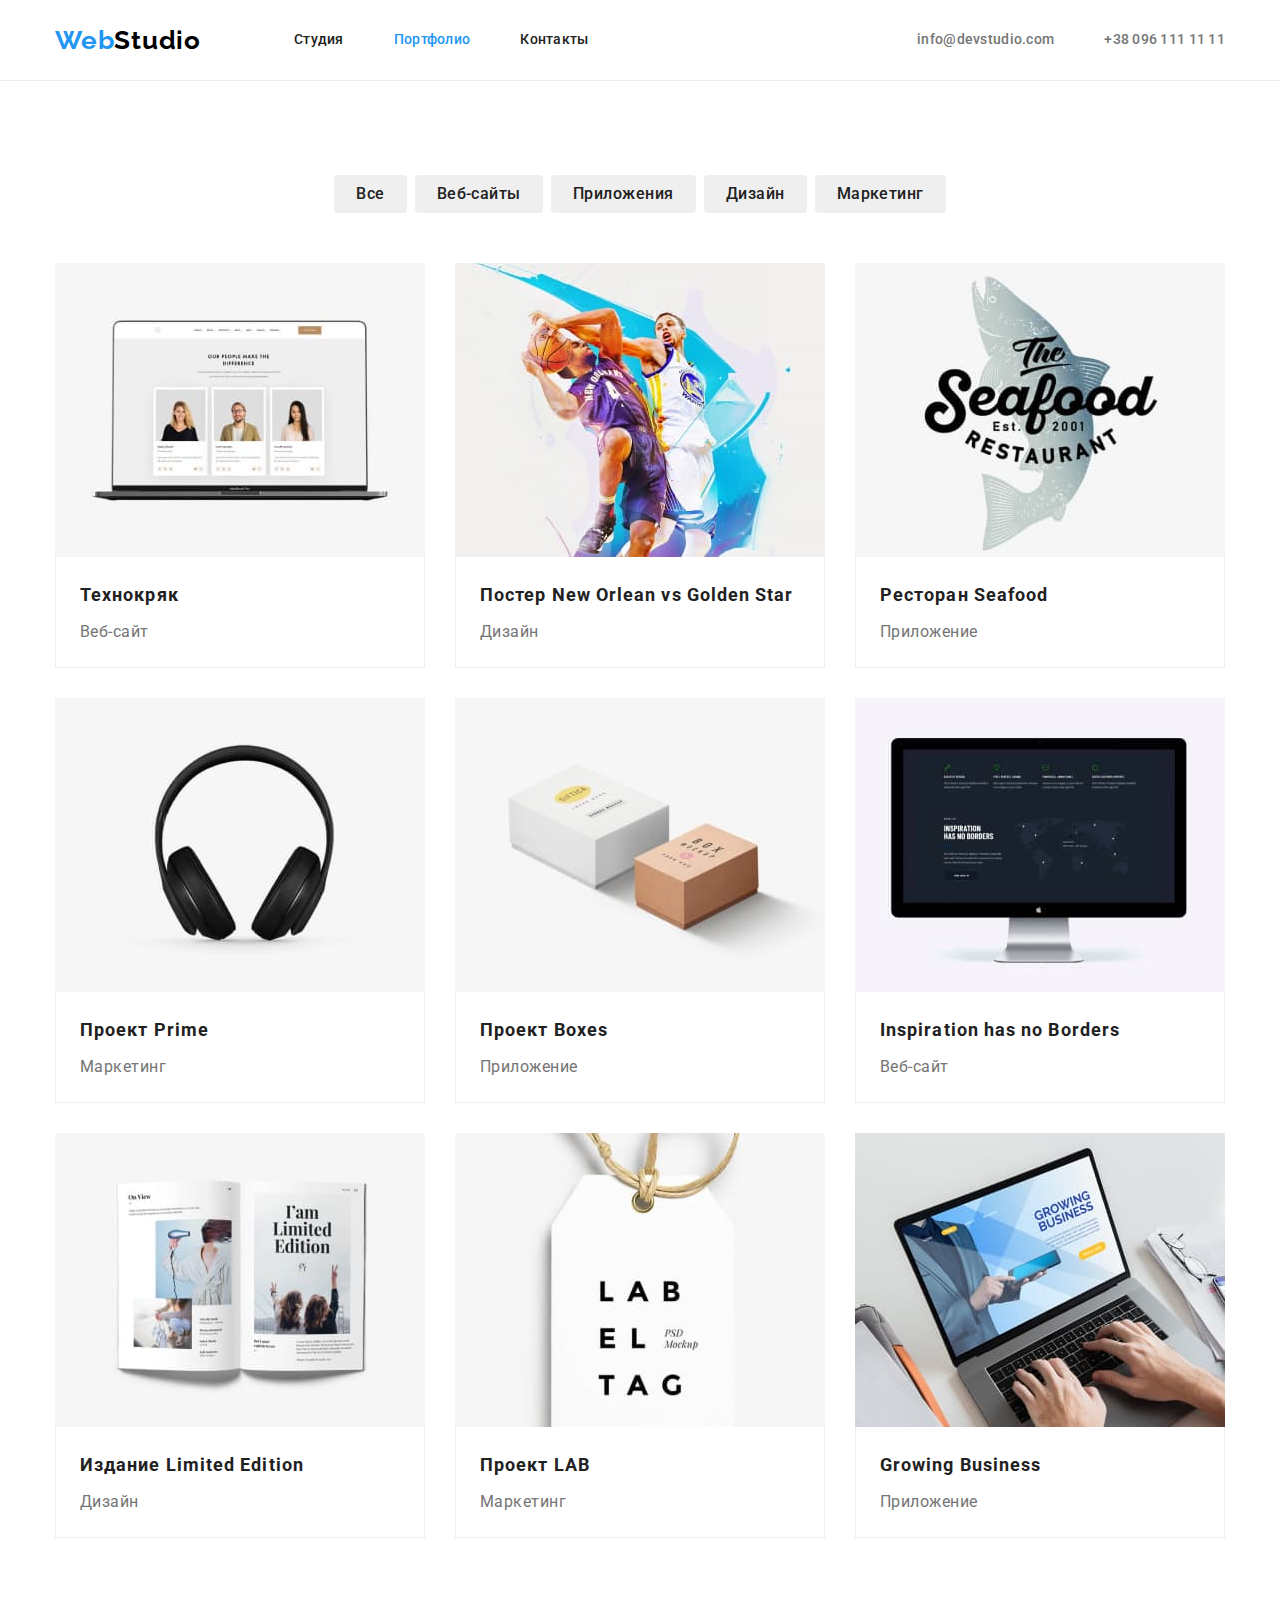
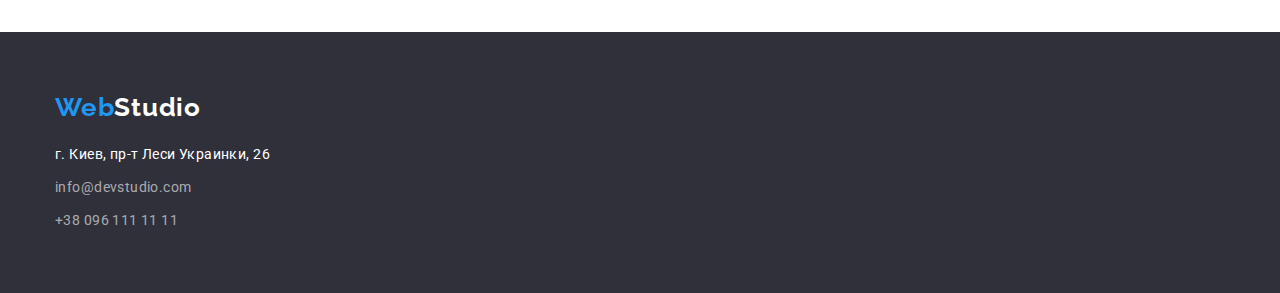
==== portfolio.html @ 4af4ccc3 "HW-3" ====
<!DOCTYPE html>
<html lang="ru">
  <head>
    <meta charset="UTF-8" />
    <meta http-equiv="X-UA-Compatible" content="IE=edge" />
    <meta name="viewport" content="width=device-width, initial-scale=1.0" />
    <link rel="preconnect" href="https://fonts.googleapis.com" />
    <link rel="preconnect" href="https://fonts.gstatic.com" crossorigin />
    <link
      href="https://fonts.googleapis.com/css2?family=Raleway:wght@700&family=Roboto:wght@400;500;700;900&display=swap"
      rel="stylesheet"
    />
    <link
      rel="stylesheet"
      href="https://cdnjs.cloudflare.com/ajax/libs/modern-normalize/1.1.0/modern-normalize.min.css"
    />
    <link rel="stylesheet" href="./CSS/styles.css" />
    <title>Студия</title>
  </head>
  <body>
    <header class="header">
      <div class="container main-nav">
        <nav class="header-navigation main-nav">
          <a href="./index.html" class="header-logo link"
            >Web<span>Studio</span></a
          >
          <ul class="header-list list">
            <li class="header-item">
              <a href="./index.html" class="header-link link">Студия</a>
            </li>
            <li class="header-item">
              <a href="./portfolio.html" class="header-link link current"
                >Портфолио</a
              >
            </li>
            <li class="header-item">
              <a href="#" class="header-link link">Контакты</a>
            </li>
          </ul>
        </nav>
        <ul class="header-contact list">
          <li class="header-item-contact">
            <a href="mailto:info@devstudio.com" class="header-mail link"
              >info@devstudio.com</a
            >
          </li>
          <li class="header-item-contact">
            <a href="tel:+380961111111" class="header-tel link"
              >+38 096 111 11 11</a
            >
          </li>
        </ul>
      </div>
    </header>
    <main>
      <section class="portfolio section">
        <div class="container">
          <ul class="portfolio-btn-list list">
            <li class="portfolio-btn-item">
              <button type="button" class="btn-item">Все</button>
            </li>
            <li class="portfolio-btn-item">
              <button type="button" class="btn-item">Веб-сайты</button>
            </li>
            <li class="portfolio-btn-item">
              <button type="button" class="btn-item">Приложения</button>
            </li>
            <li class="portfolio-btn-item">
              <button type="button" class="btn-item">Дизайн</button>
            </li>
            <li class="portfolio-btn-item">
              <button type="button" class="btn-item">Маркетинг</button>
            </li>
          </ul>
          <h1 class="visually-hidden">Портфолио</h1>
          <ul class="portfolio-list list">
            <li class="portfolio-item">
              <img src="./images/portfolio-tehno.jpg" alt="" width="370" />
              <div class="portfolio-padding">
                <h2 class="portfolio-item-title">Технокряк</h2>
                <p class="portfolio-item-text">Веб-сайт</p>
              </div>
            </li>
            <li class="portfolio-item">
              <img src="./images/portfolio-basketboll.jpg" alt="" width="370" />
              <div class="portfolio-padding">
                <h2 class="portfolio-item-title">
                  Постер New Orlean vs Golden Star
                </h2>
                <p class="portfolio-item-text">Дизайн</p>
              </div>
            </li>
            <li class="portfolio-item">
              <img src="./images/portfolio-seafood.jpg" alt="" width="370" />
              <div class="portfolio-padding">
                <h2 class="portfolio-item-title">Ресторан Seafood</h2>
                <p class="portfolio-item-text">Приложение</p>
              </div>
            </li>
            <li class="portfolio-item">
              <img src="./images/portfolio-prime.jpg" alt="" width="370" />
              <div class="portfolio-padding">
                <h2 class="portfolio-item-title">Проект Prime</h2>
                <p class="portfolio-item-text">Маркетинг</p>
              </div>
            </li>
            <li class="portfolio-item">
              <img src="./images/portfolio-boxes.jpg" alt="" width="370" />
              <div class="portfolio-padding">
                <h2 class="portfolio-item-title">Проект Boxes</h2>
                <p class="portfolio-item-text">Приложение</p>
              </div>
            </li>
            <li class="portfolio-item">
              <img src="./images/portfolio-pc.jpg" alt="" width="370" />
              <div class="portfolio-padding">
                <h2 class="portfolio-item-title">Inspiration has no Borders</h2>
                <p class="portfolio-item-text">Веб-сайт</p>
              </div>
            </li>
            <li class="portfolio-item">
              <img src="./images/portfolio-book.jpg" alt="" width="370" />
              <div class="portfolio-padding">
                <h2 class="portfolio-item-title">Издание Limited Edition</h2>
                <p class="portfolio-item-text">Дизайн</p>
              </div>
            </li>
            <li class="portfolio-item">
              <img src="./images/portfolio-lab.jpg" alt="" width="370" />
              <div class="portfolio-padding">
                <h2 class="portfolio-item-title">Проект LAB</h2>
                <p class="portfolio-item-text">Маркетинг</p>
              </div>
            </li>
            <li class="portfolio-item">
              <img src="./images/portfolio-noutbook.jpg" alt="" width="370" />
              <div class="portfolio-padding">
                <h2 class="portfolio-item-title">Growing Business</h2>
                <p class="portfolio-item-text">Приложение</p>
              </div>
            </li>
          </ul>
        </div>
      </section>
    </main>
    <footer class="footer">
      <div class="container">
        <a href="./index.html" class="footer-logo link"
          >Web<span>Studio</span></a
        >
        <address>
          <a
            href="https://goo.gl/maps/hStME4ANwM8PFaBL6"
            target="_blank"
            rel="noopener noreferrer nofollow"
            class="footer-address link"
            >г. Киев, пр-т Леси Украинки, 26</a
          >
          <ul class="footer-list list">
            <li class="footer-item-contact">
              <a href="mailto:info@devstudio.com" class="footer-mail link"
                >info@devstudio.com</a
              >
            </li>
            <li class="footer-item-contact">
              <a href="tel:+380961111111" class="footer-tel link"
                >+38 096 111 11 11</a
              >
            </li>
          </ul>
        </address>
      </div>
    </footer>
  </body>
</html>
---- CSS/styles.css ----
:root {
  --hero-title-color: #ffffff;
  --work-title-color: #212121;
  --team-title-color: #212121;
  --hero-btn-color: #ffffff;
  --portfolio-btn-color: #212121;
}

body {
  font-family: "Roboto", sans-serif;
}

p,
h1,
h2,
h3,
h4,
h5,
h6 {
  margin: 0;
}

ul {
  margin: 0;
  padding-left: 0;
}

img {
  display: block;
}

.container {
  width: 1200px;
  padding-left: 15px;
  padding-right: 15px;
  margin: 0 auto;
  /* outline: 1px solid red; */
}

.section {
  padding-top: 94px;
  padding-bottom: 94px;
}

.link {
  text-decoration: none;
  color: black;
}

.list {
  list-style: none;
}

.visually-hidden {
  position: absolute;
  white-space: nowrap;
  width: 1px;
  height: 1px;
  overflow: hidden;
  border: 0;
  padding: 0;
  clip: rect(0 0 0 0);
  clip-path: inset(50%);
  margin: -1px;
}

/* ---------------------HEADER-------------------------*/

.header {
  border-bottom: 1px solid #ececec;
}

.main-nav {
  display: flex;
  align-items: center;
}

.header .header-link.link.current {
  color: #2196f3;
}

.header-logo {
  font-family: "Raleway";
  font-weight: 700;
  font-size: 26px;
  line-height: 1.19;
  letter-spacing: 0.03em;
  color: #2196f3;
}

.header-logo span {
  color: black;
}

.header-link {
  font-family: "Roboto", sans-serif;
  font-weight: 500;
  font-size: 14px;
  line-height: 1.14;
  letter-spacing: 0.02em;
  color: #212121;

  display: block;
  padding-top: 32px;
  padding-bottom: 32px;
}

.header-link:hover,
.header-link:focus {
  color: #2196f3;
}

.header-tel,
.header-mail {
  font-weight: 500;
  font-size: 14px;
  line-height: 1.14;
  letter-spacing: 0.02em;
  color: #757575;

  display: block;
  padding-top: 32px;
  padding-bottom: 32px;
}

.header-tel:hover,
.header-tel:focus {
  color: #2196f3;
}

.header-mail:hover,
.header-mail:focus {
  color: #2196f3;
}

.header-item-contact:not(:last-child) {
  margin-right: 50px;
}

.header-list {
  display: flex;
  margin-left: 93px;
}

.header-contact {
  display: flex;
  margin-left: auto;
}

.header-item:not(:last-child) {
  margin-right: 50px;
}

/* ---------------------HERO-------------------------*/

.hero-title {
  font-weight: 900;
  font-size: 44px;
  line-height: 1.36;
  text-align: center;
  letter-spacing: 0.06em;
  text-transform: uppercase;
  color: var(--hero-title-color);

  margin-bottom: 30px;
}

.hero-btn {
  font-weight: 700;
  font-size: 16px;
  line-height: 1.88;
  display: inline-block;
  align-items: center;
  text-align: center;
  letter-spacing: 0.06em;
  color: #ffffff;
  background: #2196f3;
  cursor: pointer;

  min-width: 200px;
  border-radius: 4px;
  padding: 10px 32px;
  border: none;
}

.hero {
  background-color: #2f303a;

  padding-top: 200px;
  padding-bottom: 200px;
  text-align: center;
}

/* ---------------------ABOUT-------------------------*/

.about-item-title {
  font-weight: 700;
  font-size: 14px;
  line-height: 1.14;
  letter-spacing: 0.03em;
  text-transform: uppercase;
  color: #212121;

  margin-bottom: 10px;
}

.about-item-text {
  font-size: 14px;
  line-height: 1.71;
  letter-spacing: 0.03em;
  color: #757575;
}

.about-list {
  display: flex;
}

.about-item {
  width: calc((100% - 90px) / 4);
}

.about-item:not(:last-child) {
  margin-right: 30px;
}

/* ---------------------WORK-------------------------*/
.work {
  padding-top: 0;
}

.work-title {
  font-weight: 700;
  font-size: 36px;
  line-height: 1.16;
  text-align: center;
  letter-spacing: 0.03em;
  color: var(--work-title-color);

  margin-bottom: 50px;
}

.work-list {
  display: flex;
}

.work-item:not(:last-child) {
  margin-right: 30px;
}
/* ---------------------TEAM-------------------------*/

.team-title {
  font-weight: 700;
  font-size: 36px;
  line-height: 1.16;
  text-align: center;
  letter-spacing: 0.03em;
  color: var(--team-title-color);

  margin-bottom: 50px;
}

.team-item-title {
  font-weight: 500;
  font-size: 16px;
  line-height: 1.18;
  text-align: center;
  letter-spacing: 0.03em;
  color: #212121;

  margin-bottom: 10px;
  /* margin-top: 30px; */
}

.team-text {
  font-size: 16px;
  line-height: 1.18;
  text-align: center;
  letter-spacing: 0.03em;
  color: #757575;

  /* margin-bottom: 30px; */
}

.team-list {
  display: flex;
}

.team-item {
  background: #ffffff;
  box-shadow: 0px 1px 3px rgba(0, 0, 0, 0.12), 0px 1px 1px rgba(0, 0, 0, 0.14),
    0px 2px 1px rgba(0, 0, 0, 0.2);
  border-radius: 0px 0px 4px 4px;
}

.team-item:not(:last-child) {
  margin-right: 30px;
}

.team-padding {
  padding-top: 30px;
  padding-bottom: 30px;
}

/* ---------------------FOOTER-------------------------*/

.footer {
  background-color: #2f303a;
  padding-top: 60px;
  padding-bottom: 60px;
}

.footer-logo {
  font-family: "Raleway";
  font-weight: 700;
  font-size: 26px;
  line-height: 1.19;
  letter-spacing: 0.03em;
  color: #2196f3;

  display: inline-block;
  margin-bottom: 20px;
}

.footer-logo span {
  color: #ffffff;
}

.footer-address {
  font-style: normal;
  font-size: 14px;
  line-height: 1.71;
  letter-spacing: 0.03em;
  color: #ffffff;

  margin-bottom: 9px;
  display: inline-block;
}

.footer-mail {
  margin-bottom: 9px;
  display: inline-block;
}

.footer-tel,
.footer-mail {
  font-style: normal;
  font-size: 14px;
  line-height: 1.71;
  letter-spacing: 0.03em;
  color: rgba(255, 255, 255, 0.6);
}

.footer-tel:hover,
.footer-tel:focus {
  color: #2196f3;
}

.footer-mail:hover,
.footer-mail:focus {
  color: #2196f3;
}

/* ---------------------PORTFOLIO-------------------------*/

.btn-item {
  font-family: "Roboto";
  font-weight: 500;
  font-size: 16px;
  line-height: 1.62;
  text-align: center;
  letter-spacing: 0.03em;
  color: var(--portfolio-btn-color);
  cursor: pointer;

  border-radius: 4px;
  padding: 6px 22px;
  border: none;
}

.btn-item:hover,
.btn-item:focus {
  background: #2196f3;
}

.portfolio-item-title {
  font-weight: 700;
  font-size: 18px;
  line-height: 2;
  letter-spacing: 0.06em;
  color: #212121;

  margin-bottom: 4px;
}

.portfolio-item-text {
  font-size: 16px;
  line-height: 1.88;
  letter-spacing: 0.03em;
  color: #757575;
}

.portfolio-btn-list {
  display: flex;
  align-items: center;
  justify-content: center;
}

.portfolio-btn-item {
  margin-bottom: 50px;
}

.portfolio-btn-item:not(:last-child) {
  margin-right: 8px;
}

.portfolio-list {
  display: flex;
  flex-wrap: wrap;
}

.portfolio-item {
  width: calc((100% - 60px) / 3);
  margin-right: 30px;
  margin-bottom: 30px;
}

.portfolio-item:nth-child(3n) {
  margin-right: 0;
}

.portfolio-item:nth-last-child(-n + 3) {
  margin-bottom: 0;
}

.portfolio-padding {
  padding: 20px 24px;

  background: #ffffff;
  border-left: 1px solid #eeeeee;
  border-right: 1px solid #eeeeee;
  border-bottom: 1px solid #eeeeee;
  box-sizing: border-box;
}
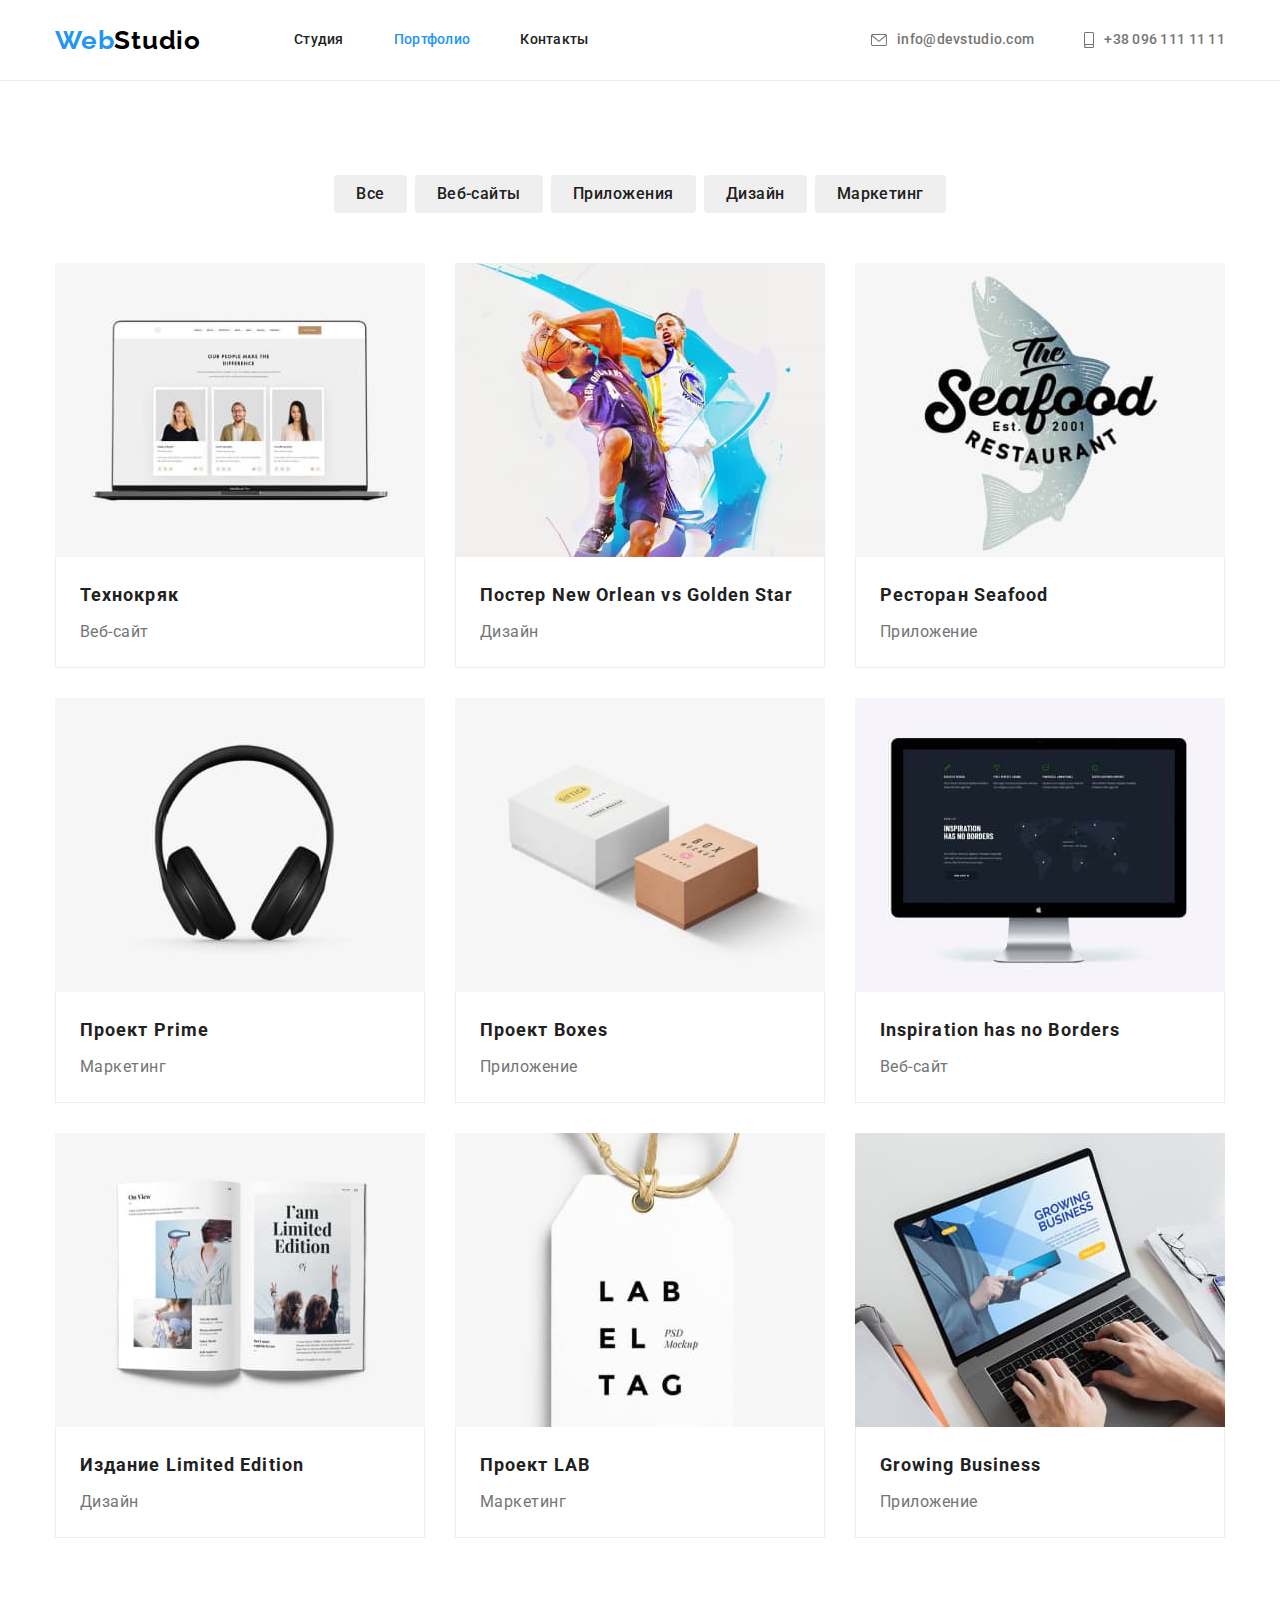
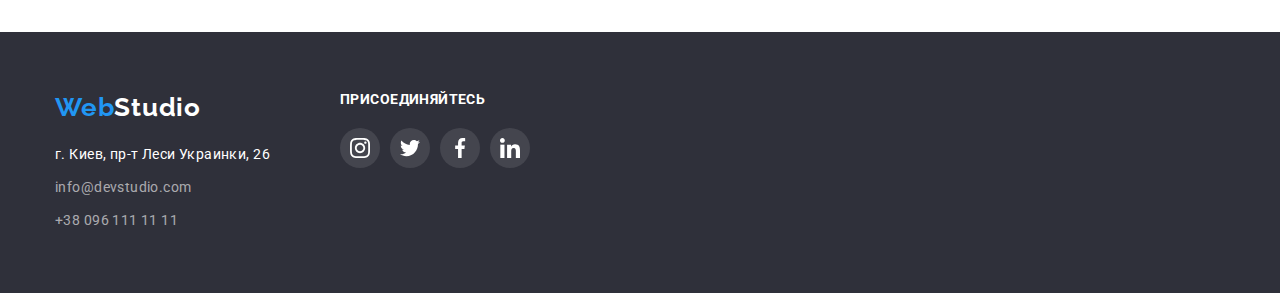
==== commit 084c716b: "HW-4" ====
--- a/portfolio.html
+++ b/portfolio.html
@@ -41,11 +41,15 @@
         <ul class="header-contact list">
           <li class="header-item-contact">
             <a href="mailto:info@devstudio.com" class="header-mail link"
+              ><svg class="header-contact-icon" width="16" height="12">
+                <use href="./images/symbol-defs.svg#icon-mail"></use></svg
               >info@devstudio.com</a
             >
           </li>
           <li class="header-item-contact">
             <a href="tel:+380961111111" class="header-tel link"
+              ><svg class="header-contact-icon" width="10" height="16">
+                <use href="./images/symbol-defs.svg#icon-smartphone"></use></svg
               >+38 096 111 11 11</a
             >
           </li>
@@ -75,69 +79,93 @@
           <h1 class="visually-hidden">Портфолио</h1>
           <ul class="portfolio-list list">
             <li class="portfolio-item">
-              <img src="./images/portfolio-tehno.jpg" alt="" width="370" />
-              <div class="portfolio-padding">
-                <h2 class="portfolio-item-title">Технокряк</h2>
-                <p class="portfolio-item-text">Веб-сайт</p>
-              </div>
-            </li>
-            <li class="portfolio-item">
-              <img src="./images/portfolio-basketboll.jpg" alt="" width="370" />
-              <div class="portfolio-padding">
-                <h2 class="portfolio-item-title">
-                  Постер New Orlean vs Golden Star
-                </h2>
-                <p class="portfolio-item-text">Дизайн</p>
-              </div>
-            </li>
-            <li class="portfolio-item">
-              <img src="./images/portfolio-seafood.jpg" alt="" width="370" />
-              <div class="portfolio-padding">
-                <h2 class="portfolio-item-title">Ресторан Seafood</h2>
-                <p class="portfolio-item-text">Приложение</p>
-              </div>
-            </li>
-            <li class="portfolio-item">
-              <img src="./images/portfolio-prime.jpg" alt="" width="370" />
-              <div class="portfolio-padding">
-                <h2 class="portfolio-item-title">Проект Prime</h2>
-                <p class="portfolio-item-text">Маркетинг</p>
-              </div>
-            </li>
-            <li class="portfolio-item">
-              <img src="./images/portfolio-boxes.jpg" alt="" width="370" />
-              <div class="portfolio-padding">
-                <h2 class="portfolio-item-title">Проект Boxes</h2>
-                <p class="portfolio-item-text">Приложение</p>
-              </div>
-            </li>
-            <li class="portfolio-item">
-              <img src="./images/portfolio-pc.jpg" alt="" width="370" />
-              <div class="portfolio-padding">
-                <h2 class="portfolio-item-title">Inspiration has no Borders</h2>
-                <p class="portfolio-item-text">Веб-сайт</p>
-              </div>
-            </li>
-            <li class="portfolio-item">
-              <img src="./images/portfolio-book.jpg" alt="" width="370" />
-              <div class="portfolio-padding">
-                <h2 class="portfolio-item-title">Издание Limited Edition</h2>
-                <p class="portfolio-item-text">Дизайн</p>
-              </div>
-            </li>
-            <li class="portfolio-item">
-              <img src="./images/portfolio-lab.jpg" alt="" width="370" />
-              <div class="portfolio-padding">
-                <h2 class="portfolio-item-title">Проект LAB</h2>
-                <p class="portfolio-item-text">Маркетинг</p>
-              </div>
-            </li>
-            <li class="portfolio-item">
-              <img src="./images/portfolio-noutbook.jpg" alt="" width="370" />
-              <div class="portfolio-padding">
-                <h2 class="portfolio-item-title">Growing Business</h2>
-                <p class="portfolio-item-text">Приложение</p>
-              </div>
+              <a href="" class="portfolio-link link">
+                <img src="./images/portfolio-tehno.jpg" alt="" width="370" />
+                <div class="portfolio-padding">
+                  <h2 class="portfolio-item-title">Технокряк</h2>
+                  <p class="portfolio-item-text">Веб-сайт</p>
+                </div>
+              </a>
+            </li>
+            <li class="portfolio-item">
+              <a href="" class="portfolio-link link">
+                <img
+                  src="./images/portfolio-basketboll.jpg"
+                  alt=""
+                  width="370"
+                />
+                <div class="portfolio-padding">
+                  <h2 class="portfolio-item-title">
+                    Постер New Orlean vs Golden Star
+                  </h2>
+                  <p class="portfolio-item-text">Дизайн</p>
+                </div>
+              </a>
+            </li>
+            <li class="portfolio-item">
+              <a href="" class="portfolio-link link">
+                <img src="./images/portfolio-seafood.jpg" alt="" width="370" />
+                <div class="portfolio-padding">
+                  <h2 class="portfolio-item-title">Ресторан Seafood</h2>
+                  <p class="portfolio-item-text">Приложение</p>
+                </div>
+              </a>
+            </li>
+            <li class="portfolio-item">
+              <a href="" class="portfolio-link link">
+                <img src="./images/portfolio-prime.jpg" alt="" width="370" />
+                <div class="portfolio-padding">
+                  <h2 class="portfolio-item-title">Проект Prime</h2>
+                  <p class="portfolio-item-text">Маркетинг</p>
+                </div>
+              </a>
+            </li>
+            <li class="portfolio-item">
+              <a href="" class="portfolio-link link">
+                <img src="./images/portfolio-boxes.jpg" alt="" width="370" />
+                <div class="portfolio-padding">
+                  <h2 class="portfolio-item-title">Проект Boxes</h2>
+                  <p class="portfolio-item-text">Приложение</p>
+                </div>
+              </a>
+            </li>
+            <li class="portfolio-item">
+              <a href="" class="portfolio-link link">
+                <img src="./images/portfolio-pc.jpg" alt="" width="370" />
+                <div class="portfolio-padding">
+                  <h2 class="portfolio-item-title">
+                    Inspiration has no Borders
+                  </h2>
+                  <p class="portfolio-item-text">Веб-сайт</p>
+                </div>
+              </a>
+            </li>
+            <li class="portfolio-item">
+              <a href="" class="portfolio-link link">
+                <img src="./images/portfolio-book.jpg" alt="" width="370" />
+                <div class="portfolio-padding">
+                  <h2 class="portfolio-item-title">Издание Limited Edition</h2>
+                  <p class="portfolio-item-text">Дизайн</p>
+                </div>
+              </a>
+            </li>
+            <li class="portfolio-item">
+              <a href="" class="portfolio-link link">
+                <img src="./images/portfolio-lab.jpg" alt="" width="370" />
+                <div class="portfolio-padding">
+                  <h2 class="portfolio-item-title">Проект LAB</h2>
+                  <p class="portfolio-item-text">Маркетинг</p>
+                </div>
+              </a>
+            </li>
+            <li class="portfolio-item">
+              <a href="" class="portfolio-link link">
+                <img src="./images/portfolio-noutbook.jpg" alt="" width="370" />
+                <div class="portfolio-padding">
+                  <h2 class="portfolio-item-title">Growing Business</h2>
+                  <p class="portfolio-item-text">Приложение</p>
+                </div>
+              </a>
             </li>
           </ul>
         </div>
@@ -145,7 +173,8 @@
     </main>
     <footer class="footer">
       <div class="container">
-        <a href="./index.html" class="footer-logo link"
+        <div class="content-address">
+          <a href="./index.html" class="footer-logo link"
           >Web<span>Studio</span></a
         >
         <address>
@@ -168,6 +197,40 @@
               >
             </li>
           </ul>
+        </div>
+          <div class="content-soc">
+            <h2 class="footer-title">присоединяйтесь</h2>
+          <ul class="footet-soc-list list">
+            <li class="footer-soc-item">
+              <a href="" class="footer-soc-link">
+                <svg class="footer-soc-icon" width="20" height="20">
+                  <use href="./images/symbol-defs.svg#icon-instagram"></use>
+                </svg>
+              </a>
+            </li>
+            <li class="footer-soc-item">
+              <a href="" class="footer-soc-link">
+                <svg class="footer-soc-icon" width="20" height="20">
+                  <use href="./images/symbol-defs.svg#icon-twitter"></use>
+                </svg>
+              </a>
+            </li>
+            <li class="footer-soc-item">
+              <a href="" class="footer-soc-link">
+                <svg class="footer-soc-icon" width="20" height="20">
+                  <use href="./images/symbol-defs.svg#icon-facebook"></use>
+                </svg>
+              </a>
+            </li>
+            <li class="footer-soc-item">
+              <a href="" class="footer-soc-link">
+                <svg class="footer-soc-icon" width="20" height="20">
+                  <use href="./images/symbol-defs.svg#icon-linkedin"></use>
+                </svg>
+              </a>
+            </li>
+          </ul>
+          </div>
         </address>
       </div>
     </footer>
--- a/CSS/styles.css
+++ b/CSS/styles.css
@@ -118,9 +118,11 @@
   letter-spacing: 0.02em;
   color: #757575;
 
-  display: block;
+  display: flex;
   padding-top: 32px;
   padding-bottom: 32px;
+  align-items: center;
+  justify-content: center;
 }
 
 .header-tel:hover,
@@ -135,6 +137,11 @@
 
 .header-item-contact:not(:last-child) {
   margin-right: 50px;
+}
+
+.header-contact-icon {
+  fill: currentColor;
+  margin-right: 10px;
 }
 
 .header-list {
@@ -185,6 +192,17 @@
 
 .hero {
   background-color: #2f303a;
+  width: 1600px;
+  margin: 0 auto;
+
+  background-image: linear-gradient(
+      rgba(47, 48, 58, 0.4),
+      rgba(47, 48, 58, 0.4)
+    ),
+    url(../images/hero-Img.jpg);
+  background-position: center;
+  background-size: 1600px;
+  background-repeat: no-repeat;
 
   padding-top: 200px;
   padding-bottom: 200px;
@@ -223,7 +241,69 @@
   margin-right: 30px;
 }
 
+/* .about-item::before {
+  content: "";
+  display: block;
+  height: 120px;
+  border-radius: 4px;
+  margin-bottom: 30px;
+  background-color: #f5f4fa;
+}
+
+.icon-antenna::before {
+  background-image: url(../images/antenna.svg);
+  background-repeat: no-repeat;
+  background-position: center;
+  background-size: 70px 70px;
+}
+
+.icon-clock::before {
+  background-image: url(../images/clock.svg);
+  background-repeat: no-repeat;
+  background-position: center;
+  background-size: 70px 70px;
+}
+
+.icon-diagram::before {
+  background-image: url(../images/diagram.svg);
+  background-repeat: no-repeat;
+  background-position: center;
+  background-size: 70px 70px;
+}
+
+.icon-astronaut::before {
+  background-image: url(../images/astronaut.svg);
+  background-repeat: no-repeat;
+  background-position: center;
+  background-size: 70px 70px;
+} */
+
+.about-svg-list {
+  display: flex;
+  justify-content: center;
+}
+
+.about-svg-item {
+  margin-bottom: 30px;
+}
+
+.about-svg-item + .about-svg-item {
+  margin-left: 30px;
+}
+
+.about-btn {
+  display: flex;
+  width: 270px;
+  height: 120px;
+  background: #f5f4fa;
+  border-radius: 4px;
+  border: none;
+  justify-content: center;
+  align-items: center;
+}
+
 /* ---------------------WORK-------------------------*/
+
 .work {
   padding-top: 0;
 }
@@ -246,6 +326,7 @@
 .work-item:not(:last-child) {
   margin-right: 30px;
 }
+
 /* ---------------------TEAM-------------------------*/
 
 .team-title {
@@ -278,7 +359,7 @@
   letter-spacing: 0.03em;
   color: #757575;
 
-  /* margin-bottom: 30px; */
+  margin-bottom: 10px;
 }
 
 .team-list {
@@ -301,6 +382,79 @@
   padding-bottom: 30px;
 }
 
+.team-soc-list {
+  display: flex;
+  justify-content: center;
+}
+
+.team-soc-item + .team-soc-item {
+  margin-left: 10px;
+}
+
+.team-soc-link {
+  width: 44px;
+  height: 44px;
+  background-color: #ffffff;
+  border-radius: 50%;
+  display: flex;
+  justify-content: center;
+  align-items: center;
+  color: #afb1b8;
+}
+
+.team-soc-icon {
+  fill: currentColor;
+}
+
+.team-soc-link:hover {
+  background-color: #2196f3;
+  color: #ffffff;
+}
+
+/* ---------------------CLIENT-------------------------*/
+
+.client-title {
+  font-weight: 700;
+  font-size: 36px;
+  line-height: 1.16;
+  text-align: center;
+  letter-spacing: 0.03em;
+  color: #212121;
+  margin-bottom: 50px;
+}
+
+.client-list {
+  display: flex;
+  justify-content: center;
+}
+
+.client-item + .client-item {
+  margin-left: 30px;
+}
+.client-item-link {
+  width: 170px;
+  height: 92px;
+  border: 1px solid #afb1b8;
+  box-sizing: border-box;
+  border-radius: 4px;
+  display: flex;
+  justify-content: center;
+  align-items: center;
+  color: #afb1b8;
+}
+
+.client-icon {
+  fill: currentColor;
+}
+
+.client-item-link:hover,
+.client-item-link:focus {
+  border: 1px solid #2196f3;
+  box-sizing: border-box;
+  border-radius: 4px;
+  color: #2196f3;
+}
+
 /* ---------------------FOOTER-------------------------*/
 
 .footer {
@@ -360,6 +514,50 @@
   color: #2196f3;
 }
 
+.footet-soc-list {
+  display: flex;
+  justify-content: center;
+}
+.footer-soc-link {
+  width: 40px;
+  height: 40px;
+  background-color: rgba(255, 255, 255, 0.1);
+  border-radius: 50%;
+  display: flex;
+  justify-content: center;
+  align-items: center;
+  color: #ffffff;
+}
+
+.footer-soc-item + .footer-soc-item {
+  margin-left: 10px;
+}
+
+.footer-soc-icon {
+  fill: currentColor;
+}
+.footer-soc-link:hover,
+.footer-soc-link:focus {
+  background-color: #2196f3;
+  color: #ffffff;
+}
+
+.footer-title {
+  font-weight: 700;
+  font-size: 14px;
+  line-height: 1.14;
+  letter-spacing: 0.03em;
+  text-transform: uppercase;
+  color: #ffffff;
+  margin-bottom: 20px;
+}
+
+.footer .container {
+  display: flex;
+}
+.content-soc {
+  margin-left: 70px;
+}
 /* ---------------------PORTFOLIO-------------------------*/
 
 .btn-item {
@@ -441,3 +639,12 @@
   border-bottom: 1px solid #eeeeee;
   box-sizing: border-box;
 }
+
+.portfolio-link {
+  display: block;
+}
+
+.portfolio-link:hover {
+  box-shadow: 0px 1px 1px rgba(0, 0, 0, 0.12), 0px 4px 4px rgba(0, 0, 0, 0.06),
+    1px 4px 6px rgba(0, 0, 0, 0.16);
+}
